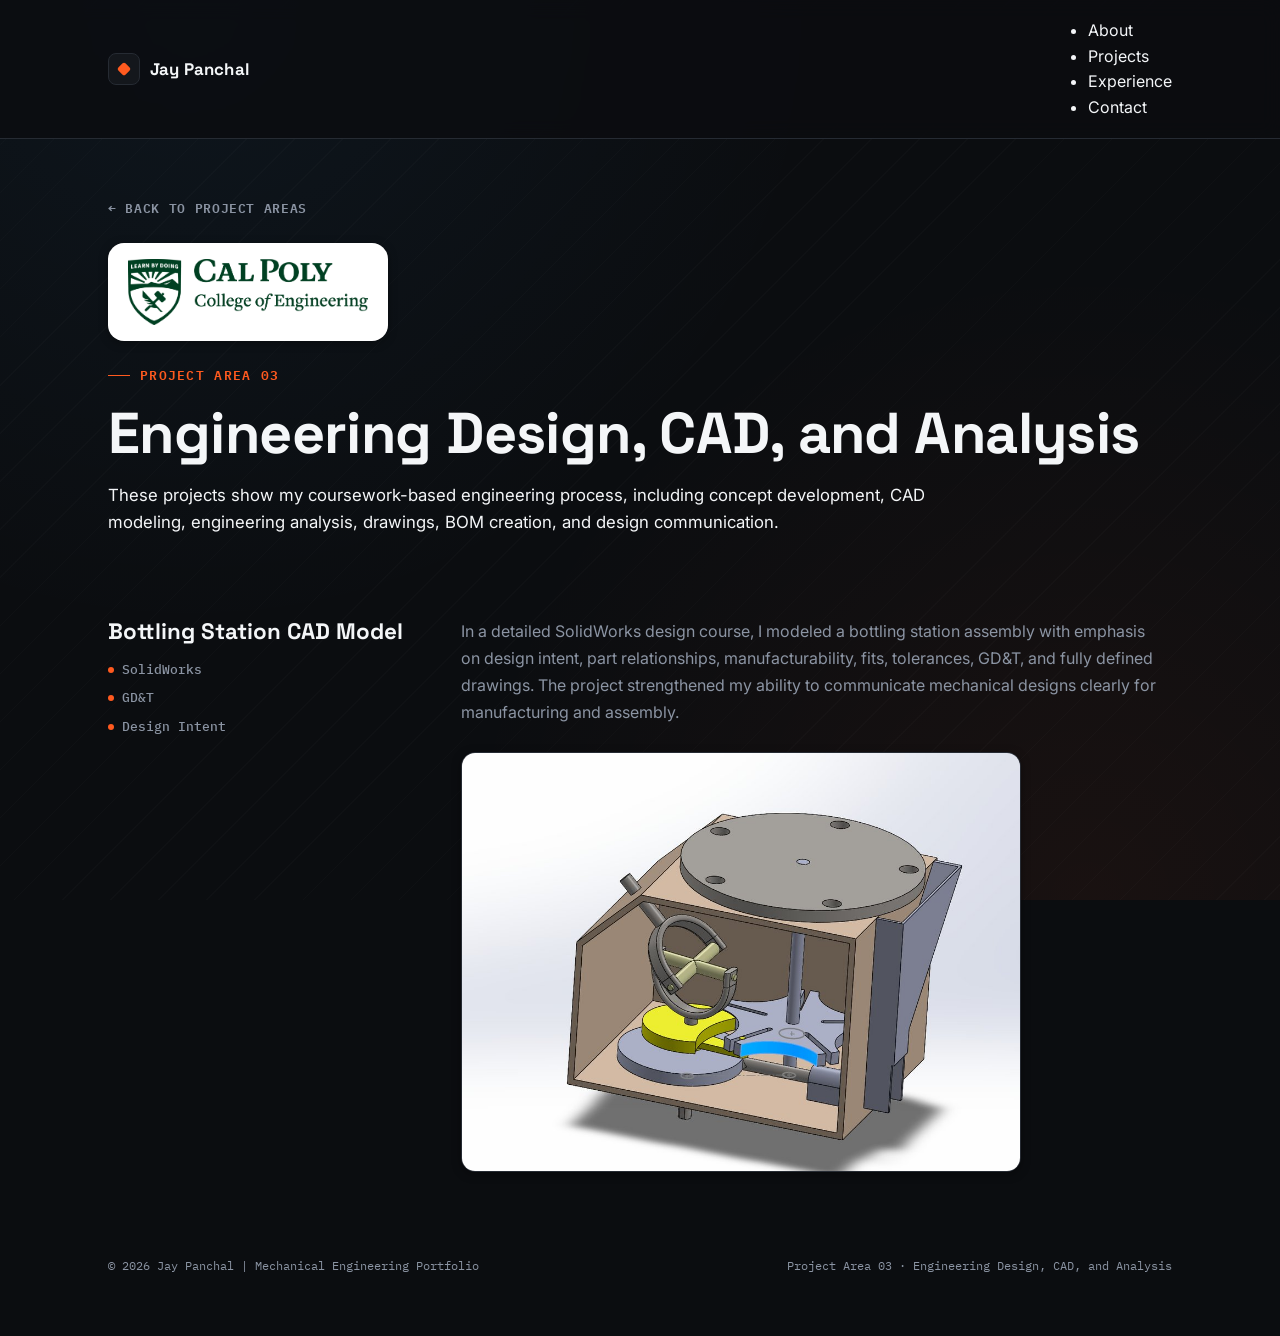
==== coursework.html @ c1d54f21 "Rename coursework (1).html to coursework.html" ====
<!DOCTYPE html>
<html lang="en">
<head>
<meta charset="UTF-8">
<meta name="viewport" content="width=device-width, initial-scale=1.0">
<title>Engineering Design, CAD, and Analysis | Jay Panchal</title>
<link rel="preconnect" href="https://fonts.googleapis.com">
<link href="https://fonts.googleapis.com/css2?family=Inter:wght@400;500;600;700&family=Space+Grotesk:wght@500;600;700&family=IBM+Plex+Mono:wght@400;500;600&display=swap" rel="stylesheet">
<style>
:root{
  --bg: #0B0D10;
  --bg-grid: #14181F;
  --panel: #14171C;
  --panel-hover: #191D24;
  --text: #F4F6F8;
  --text-soft: #8B94A3;
  --border: #262B33;
  --accent: #FF5A1F;
  --accent-2: #3DA9FC;
  --accent-bg: rgba(255,90,31,0.12);
  --accent-glow: rgba(255,90,31,0.25);
  --radius-lg: 20px;
  --radius-md: 14px;
  --radius-sm: 10px;
  --shadow: 0 2px 10px rgba(0,0,0,0.35);
  --shadow-hover: 0 16px 36px -10px rgba(0,0,0,0.55), 0 0 0 1px var(--accent-glow);
  --font: 'Inter', -apple-system, BlinkMacSystemFont, sans-serif;
  --display: 'Space Grotesk', var(--font);
  --mono: 'IBM Plex Mono', monospace;
}

*{ box-sizing:border-box; margin:0; padding:0; }
html{ scroll-behavior:smooth; }
body{
  background:
    repeating-linear-gradient(135deg, rgba(255,255,255,0.015) 0px, rgba(255,255,255,0.015) 1px, transparent 1px, transparent 34px),
    radial-gradient(circle at 15% 0%, rgba(61,169,252,0.06), transparent 45%),
    radial-gradient(circle at 85% 100%, rgba(255,90,31,0.06), transparent 45%),
    var(--bg);
  background-attachment: fixed;
  color: var(--text);
  font-family: var(--font);
  line-height:1.6;
  -webkit-font-smoothing:antialiased;
}
@media (prefers-reduced-motion: reduce){
  *{ animation-duration:0.001ms !important; transition-duration:0.001ms !important; scroll-behavior:auto !important; }
}
a{ color:inherit; text-decoration:none; }
:focus-visible{ outline:2px solid var(--accent); outline-offset:3px; }
.wrap{ max-width:1120px; margin:0 auto; padding:0 28px; }

/* NAV */
header{ position:sticky; top:0; z-index:50; background:rgba(11,13,16,0.82); backdrop-filter:blur(10px); border-bottom:1px solid var(--border); }
.nav{ display:flex; align-items:center; justify-content:space-between; padding:18px 28px; max-width:1120px; margin:0 auto; }
.logo{ display:flex; align-items:center; gap:10px; font-family:var(--display); font-weight:700; font-size:1.05rem; letter-spacing:0.01em; }
.logo .mark{ width:32px; height:32px; border-radius:8px; background:var(--panel); border:1px solid var(--border); display:flex; align-items:center; justify-content:center; position:relative; }
.logo .mark::before{ content:""; width:10px; height:10px; border-radius:2px; background:var(--accent); transform:rotate(45deg); }
nav ul{ list-style:none; display:flex; gap:30px; }
nav ul li a{ font-family:var(--mono); font-size:0.78rem; font-weight:500; text-transform:uppercase; letter-spacing:0.07em; color:var(--text-soft); transition:color .15s; border-bottom:2px solid transparent; padding-bottom:3px; }
nav ul li a:hover{ color:var(--text); border-color:var(--accent); }
.nav-links{ display:flex; align-items:center; }
.menu-btn{ display:none; background:none; color:var(--text); border:1px solid var(--border); border-radius:8px; padding:6px 12px; font-family:var(--mono); font-size:0.78rem; }
@media (max-width:720px){
  .nav-links ul{ display:none; }
  .nav-links.open ul{ display:flex; flex-direction:column; gap:14px; position:absolute; top:64px; right:0; left:0; background:var(--panel); border-bottom:1px solid var(--border); padding:20px 28px; }
  .menu-btn{ display:block; }
}

/* BUTTONS */
.btn{ font-family:var(--mono); font-weight:600; font-size:0.85rem; text-transform:uppercase; letter-spacing:0.04em; padding:13px 26px; border-radius:999px; display:inline-flex; align-items:center; gap:8px; transition:transform .15s ease, box-shadow .15s ease; }
.btn-primary{ background:var(--accent); color:#0B0D10; }
.btn-primary:hover{ transform:translateY(-2px); box-shadow:0 12px 28px -8px var(--accent-glow); }
.btn-secondary{ border:1.5px solid var(--border); background:var(--panel); color:var(--text); }
.btn-secondary:hover{ transform:translateY(-2px); box-shadow:var(--shadow-hover); border-color:var(--accent); }

/* HERO */
.hero{ padding:90px 0 60px; }
.hero-grid{ display:grid; grid-template-columns:1.1fr 0.9fr; gap:50px; align-items:center; }
@media (max-width:860px){ .hero-grid{ grid-template-columns:1fr; } }
.eyebrow{ font-family:var(--mono); font-size:0.8rem; font-weight:600; color:var(--accent); text-transform:uppercase; letter-spacing:0.1em; margin-bottom:16px; display:flex; align-items:center; gap:10px; }
.eyebrow::before{ content:""; width:22px; height:1px; background:var(--accent); }
h1{ font-family:var(--display); font-size:clamp(2.4rem,5vw,3.6rem); font-weight:700; line-height:1.08; letter-spacing:-0.01em; margin-bottom:20px; }
.hero p.lede{ color:var(--text-soft); font-size:1.1rem; max-width:48ch; margin-bottom:32px; }
.cta-row{ display:flex; gap:14px; flex-wrap:wrap; margin-bottom:44px; }
.stat-row{ display:flex; gap:0; border-top:1px solid var(--border); }
.stat{ flex:1; padding:14px 20px 0 0; border-left:1px solid var(--border); padding-left:20px; }
.stat:first-child{ border-left:none; padding-left:0; }
.stat .num{ font-family:var(--display); font-size:1.7rem; font-weight:700; color:var(--accent); }
.stat .label{ font-family:var(--mono); font-size:0.72rem; color:var(--text-soft); text-transform:uppercase; letter-spacing:0.05em; margin-top:4px; }
.hero-art{ display:flex; justify-content:center; }
.hero-art .blob{
  width:100%; max-width:380px; aspect-ratio:1; border-radius:24px; background:var(--panel); border:1px solid var(--border);
  display:flex; align-items:center; justify-content:center; box-shadow: var(--shadow), inset 0 0 60px rgba(255,90,31,0.04);
}
.hero-art svg{ width:65%; height:65%; }

/* SECTIONS */
section{ padding:80px 0; border-top:1px solid var(--border); }
.sec-head{ display:flex; align-items:baseline; justify-content:space-between; gap:20px; margin-bottom:44px; flex-wrap:wrap; }
.sec-head h2{ font-family:var(--display); font-size:clamp(1.7rem,3vw,2.2rem); font-weight:700; }
.sec-tag{ font-family:var(--mono); font-size:0.8rem; font-weight:600; color:var(--accent); text-transform:uppercase; letter-spacing:0.1em; }

/* ABOUT */
.about-grid{ display:grid; grid-template-columns:1fr 1fr; gap:56px; }
@media (max-width:860px){ .about-grid{ grid-template-columns:1fr; } }
.about-grid p{ color:var(--text-soft); margin-bottom:16px; max-width:56ch; }
.about-grid p strong{ color:var(--text); font-weight:700; }
.pill-list{ display:flex; flex-wrap:wrap; gap:10px; margin-top:8px; }
.pill{ background:var(--accent-bg); color:var(--accent); font-family:var(--mono); font-weight:600; font-size:0.78rem; text-transform:uppercase; letter-spacing:0.03em; padding:8px 16px; border-radius:999px; border:1px solid rgba(255,90,31,0.25); }

/* PROJECT AREA CARDS */
.area-grid{ display:grid; grid-template-columns:repeat(3,1fr); gap:26px; }
@media (max-width:900px){ .area-grid{ grid-template-columns:1fr; } }
.area-card{
  background:var(--panel); border:1px solid var(--border); border-radius:var(--radius-lg); box-shadow:var(--shadow); overflow:hidden;
  display:flex; flex-direction:column; transition:transform .2s ease, box-shadow .2s ease, border-color .2s ease;
}
.area-card:hover{ transform:translateY(-6px); box-shadow:var(--shadow-hover); border-color:rgba(255,90,31,0.4); }
.area-card .art{ aspect-ratio:4/3; background:var(--bg-grid); display:flex; align-items:center; justify-content:center; overflow:hidden; border-bottom:1px solid var(--border); position:relative; }
.area-card .art::before{
  content:""; position:absolute; inset:0;
  background-image: linear-gradient(rgba(255,255,255,0.04) 1px, transparent 1px), linear-gradient(90deg, rgba(255,255,255,0.04) 1px, transparent 1px);
  background-size: 20px 20px;
}
.area-card .art img{ width:100%; height:100%; object-fit:cover; position:relative; z-index:1; }
.area-card .art svg{ width:45%; height:45%; position:relative; z-index:1; }
.area-card .body{ padding:26px 24px; display:flex; flex-direction:column; gap:12px; flex:1; }
.area-card .body h3{ font-family:var(--display); font-size:1.3rem; font-weight:700; }
.area-card .body p{ color:var(--text-soft); font-size:0.95rem; }
.area-card .tags{ display:flex; flex-wrap:wrap; gap:8px; margin-top:auto; padding-top:6px; }
.area-card .tag{ background:var(--accent-bg); color:var(--accent); font-family:var(--mono); font-weight:600; font-size:0.72rem; text-transform:uppercase; letter-spacing:0.03em; padding:5px 13px; border-radius:999px; border:1px solid rgba(255,90,31,0.25); }
.area-open{
  font-family:var(--mono); font-weight:600; font-size:0.8rem; text-transform:uppercase; letter-spacing:0.05em;
  border:1.5px solid var(--border); border-radius:999px;
  margin:0 24px 24px; padding:10px 18px; text-align:center; transition:background .15s, color .15s, border-color .15s;
}
.area-card:hover .area-open{ background:var(--accent); color:#0B0D10; border-color:var(--accent); }

/* EXPERIENCE */
.timeline{ display:flex; flex-direction:column; gap:0; }
.tl-item{ display:grid; grid-template-columns:28px 1fr; gap:20px; padding-bottom:36px; position:relative; }
.tl-item:last-child{ padding-bottom:0; }
.tl-item::before{ content:""; position:absolute; left:9px; top:22px; bottom:0; width:2px; background:var(--border); }
.tl-item:last-child::before{ display:none; }
.tl-dot{ width:20px; height:20px; border-radius:50%; background:var(--panel); border:2px solid var(--accent); margin-top:2px; box-shadow:0 0 0 4px var(--accent-bg); }
.tl-head{ display:flex; justify-content:space-between; gap:12px; flex-wrap:wrap; margin-bottom:4px; }
.tl-head h3{ font-family:var(--display); font-size:1.1rem; font-weight:700; }
.tl-head .when{ font-family:var(--mono); font-size:0.78rem; color:var(--text-soft); white-space:nowrap; }
.tl-item .org{ font-family:var(--mono); font-size:0.82rem; color:var(--accent); font-weight:600; display:block; margin-bottom:8px; text-transform:uppercase; letter-spacing:0.03em; }
.tl-item p{ color:var(--text-soft); max-width:64ch; font-size:0.95rem; }

/* CONTACT */
.contact-card{ background:var(--panel); border:1px solid var(--border); border-radius:var(--radius-lg); box-shadow:var(--shadow); padding:36px; }
.contact-grid{ display:grid; grid-template-columns:repeat(4,1fr); gap:28px; }
@media (max-width:720px){ .contact-grid{ grid-template-columns:repeat(2,1fr); } }
.contact-cell .k{ font-family:var(--mono); font-size:0.72rem; font-weight:600; color:var(--text-soft); text-transform:uppercase; letter-spacing:0.06em; margin-bottom:6px; }
.contact-cell .v{ font-size:1rem; font-weight:600; }
.contact-cell .v a:hover{ color:var(--accent); }

footer{ padding:32px 0 60px; }
.foot-row{ display:flex; justify-content:space-between; font-family:var(--mono); font-size:0.78rem; color:var(--text-soft); flex-wrap:wrap; gap:8px; }

/* DETAIL PAGES */
.detail-hero{ padding:56px 0 30px; }
.back-link{ font-family:var(--mono); font-weight:600; font-size:0.82rem; text-transform:uppercase; letter-spacing:0.05em; color:var(--text-soft); display:inline-flex; align-items:center; gap:8px; margin-bottom:24px; }
.back-link:hover{ color:var(--accent); }
.detail-hero h1{ font-size:clamp(2.4rem,6vw,3.6rem); margin-bottom:18px; }
.detail-hero p.lede{ max-width:75ch; font-size:1.05rem; }

.subproject{ padding:52px 0; border-top:1px solid var(--border); }
.subproject-grid{ display:grid; grid-template-columns:1fr 2.3fr; gap:44px; align-items:start; }
@media (max-width:860px){ .subproject-grid{ grid-template-columns:1fr; gap:20px; } }
.subproject-label h2{ font-family:var(--display); font-size:1.4rem; font-weight:700; margin-bottom:14px; line-height:1.25; }
.subproject-label .tools{ display:flex; flex-direction:column; gap:8px; }
.subproject-label .tools span{ font-family:var(--mono); font-size:0.8rem; color:var(--text-soft); font-weight:500; padding-left:14px; position:relative; }
.subproject-label .tools span::before{ content:""; position:absolute; left:0; top:7px; width:6px; height:6px; background:var(--accent); border-radius:50%; }
.subproject-content p{ color:var(--text-soft); font-size:1rem; line-height:1.7; margin-bottom:26px; max-width:70ch; }
.media-pair{ display:grid; grid-template-columns:1fr 1fr; gap:18px; }
.media-pair.single{ grid-template-columns:1fr; max-width:560px; }
@media (max-width:600px){ .media-pair{ grid-template-columns:1fr; } }
.media-pair figure{
  border:1px solid var(--border); border-radius:var(--radius-md); overflow:hidden; aspect-ratio:4/3;
  background:var(--panel); box-shadow:var(--shadow); transition:transform .2s ease, box-shadow .2s ease, border-color .2s ease;
}
.media-pair figure:hover{ transform:translateY(-4px); box-shadow:var(--shadow-hover); border-color:rgba(255,90,31,0.4); }
.media-pair img, .media-pair video{ width:100%; height:100%; object-fit:cover; display:block; }
.placeholder-fig{ display:flex; align-items:center; justify-content:center; background:var(--bg-grid); color:var(--text-soft); font-family:var(--mono); font-size:0.8rem; font-weight:600; text-transform:uppercase; letter-spacing:0.05em; }

</style>
</head>
<body>

<header>
  <div class="nav">
    <a href="../index.html#top" class="logo"><span class="mark"></span> Jay Panchal</a>
    <div class="nav-links" id="navLinks">
      <ul>
        <li><a href="../index.html#about">About</a></li>
        <li><a href="../index.html#projects">Projects</a></li>
        <li><a href="../index.html#experience">Experience</a></li>
        <li><a href="../index.html#contact">Contact</a></li>
      </ul>
    </div>
    <button class="menu-btn" id="menuBtn" aria-label="Toggle menu" aria-expanded="false">MENU</button>
  </div>
</header>

<main>

  <section class="detail-hero" style="border-top:none;">
    <div class="wrap">
      <a href="../index.html#projects" class="back-link">← Back to Project Areas</a>
      <div style="max-width:280px; background:#fff; border-radius:16px; padding:16px 20px; margin-bottom:24px; box-shadow:var(--shadow);">
        <img src="[data-uri]" alt="Cal Poly College of Engineering logo" style="width:100%; height:auto; display:block;">
      </div>
      <div class="eyebrow">Project Area 03</div>
      <h1>Engineering Design, CAD, and Analysis</h1>
      <p class="lede">These projects show my coursework-based engineering process, including concept development, CAD modeling, engineering analysis, drawings, BOM creation, and design communication.</p>
    </div>
  </section>

  <section class="subproject" style="border-top:none;">
    <div class="wrap">
      <div class="subproject-grid">
        <div class="subproject-label">
          <h2>Bottling Station CAD Model</h2>
          <div class="tools">
            <span>SolidWorks</span>
            <span>GD&T</span>
            <span>Design Intent</span>
          </div>
        </div>
        <div class="subproject-content">
          <p>In a detailed SolidWorks design course, I modeled a bottling station assembly with emphasis on design intent, part relationships, manufacturability, fits, tolerances, GD&T, and fully defined drawings. The project strengthened my ability to communicate mechanical designs clearly for manufacturing and assembly.</p>
          <div class="media-pair single">
            <figure><img src="[data-uri]" alt="Bottling station CAD assembly in SolidWorks"></figure>
          </div>
        </div>
      </div>
    </div>
  </section>

</main>

<footer>
  <div class="wrap foot-row">
    <span>© 2026 Jay Panchal | Mechanical Engineering Portfolio</span>
    <span>Project Area 03 · Engineering Design, CAD, and Analysis</span>
  </div>
</footer>

<script>
  const menuBtn = document.getElementById('menuBtn');
  const navLinks = document.getElementById('navLinks');
  menuBtn.addEventListener('click', () => {
    const open = navLinks.classList.toggle('open');
    menuBtn.setAttribute('aria-expanded', open);
  });
</script>

</body>
</html>
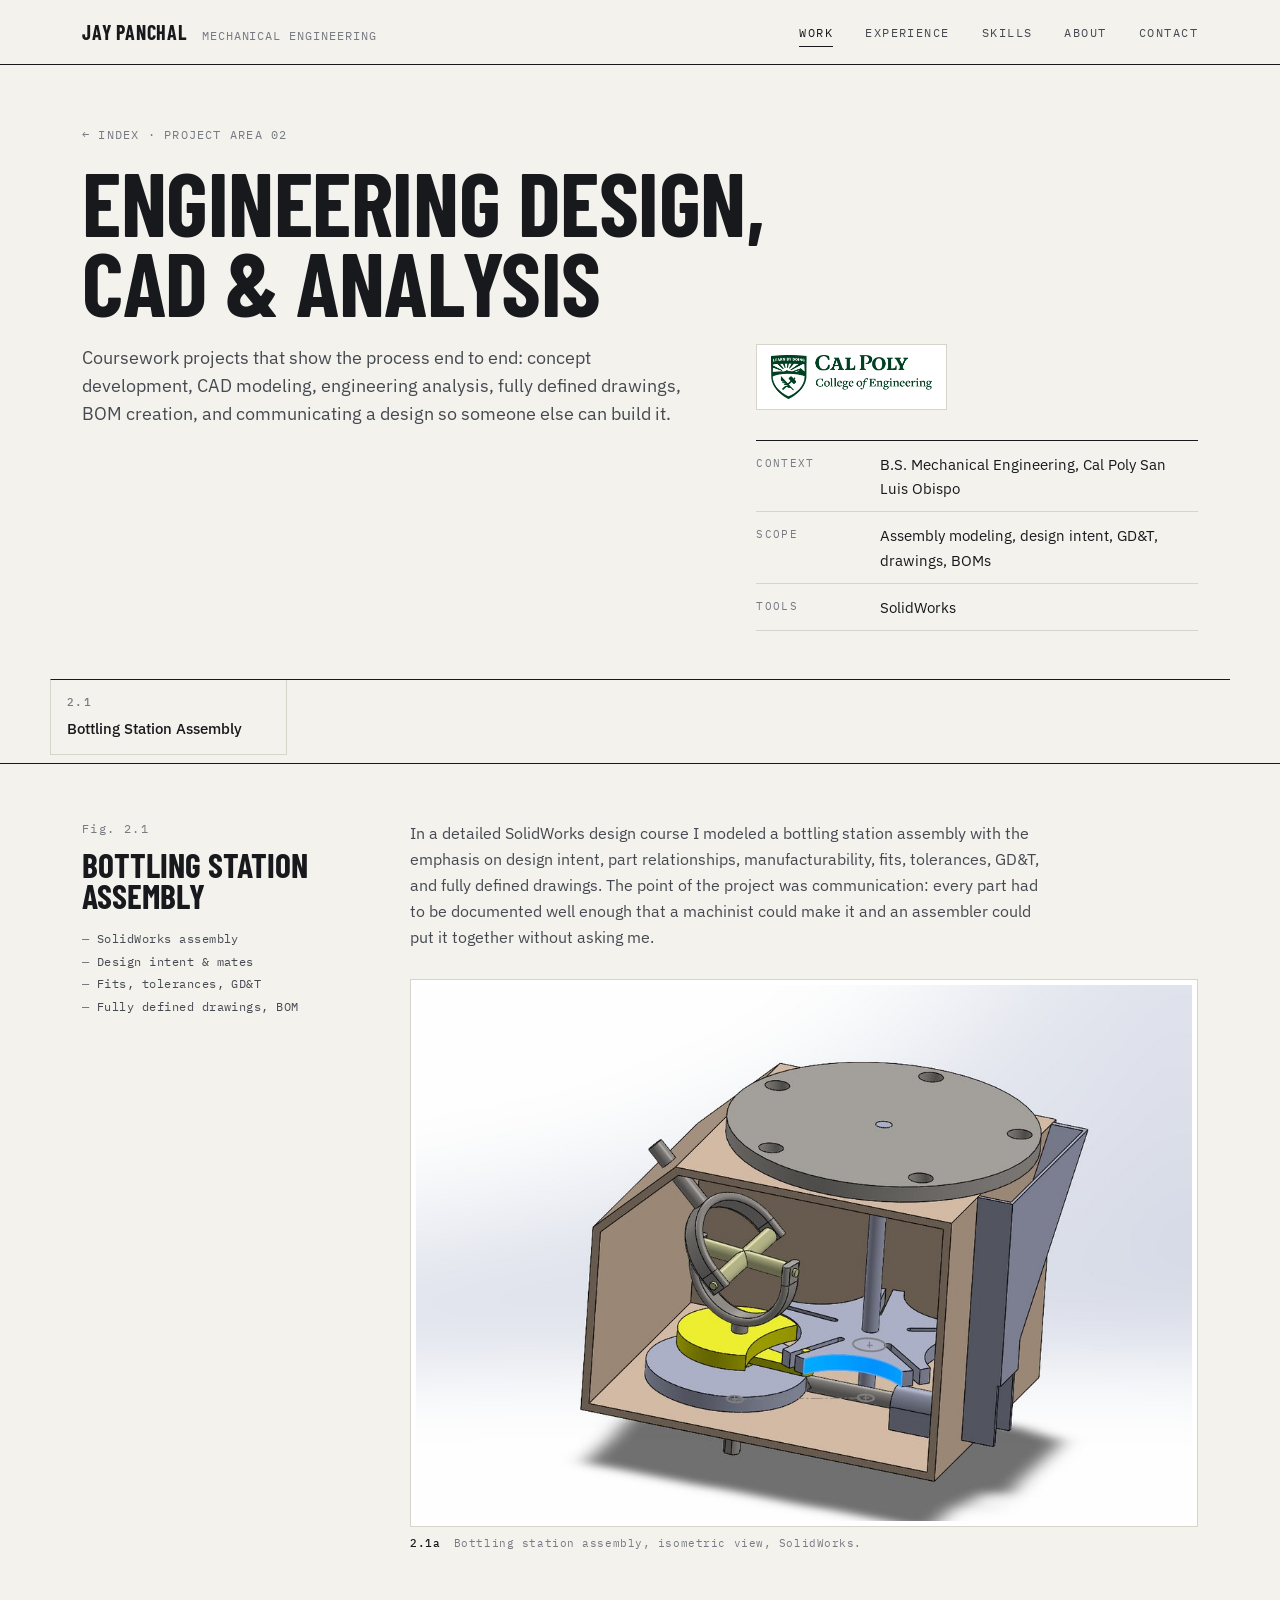
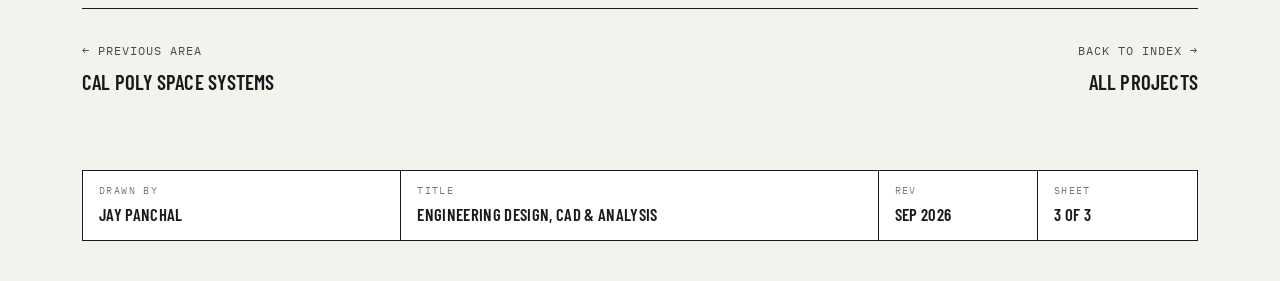
==== commit 1e4119cd: "Redesign portfolio: light drafting-sheet layout, shared stylesheet, external images Replace the dark" ====
--- a/coursework.html
+++ b/coursework.html
@@ -3,261 +3,108 @@
 <head>
 <meta charset="UTF-8">
 <meta name="viewport" content="width=device-width, initial-scale=1.0">
-<title>Engineering Design, CAD, and Analysis | Jay Panchal</title>
+<link rel="icon" href="data:image/svg+xml,%3Csvg xmlns='http://www.w3.org/2000/svg' viewBox='0 0 32 32'%3E%3Ccircle cx='16' cy='16' r='11' fill='none' stroke='%231F3F8F' stroke-width='2.5'/%3E%3Cpath d='M16 2v28M2 16h28' stroke='%231F3F8F' stroke-width='2.5'/%3E%3Cpath d='M16 5A11 11 0 0 1 27 16H16z' fill='%231F3F8F'/%3E%3Cpath d='M16 27A11 11 0 0 1 5 16h11z' fill='%231F3F8F'/%3E%3C/svg%3E">
 <link rel="preconnect" href="https://fonts.googleapis.com">
-<link href="https://fonts.googleapis.com/css2?family=Inter:wght@400;500;600;700&family=Space+Grotesk:wght@500;600;700&family=IBM+Plex+Mono:wght@400;500;600&display=swap" rel="stylesheet">
-<style>
-:root{
-  --bg: #0B0D10;
-  --bg-grid: #14181F;
-  --panel: #14171C;
-  --panel-hover: #191D24;
-  --text: #F4F6F8;
-  --text-soft: #8B94A3;
-  --border: #262B33;
-  --accent: #FF5A1F;
-  --accent-2: #3DA9FC;
-  --accent-bg: rgba(255,90,31,0.12);
-  --accent-glow: rgba(255,90,31,0.25);
-  --radius-lg: 20px;
-  --radius-md: 14px;
-  --radius-sm: 10px;
-  --shadow: 0 2px 10px rgba(0,0,0,0.35);
-  --shadow-hover: 0 16px 36px -10px rgba(0,0,0,0.55), 0 0 0 1px var(--accent-glow);
-  --font: 'Inter', -apple-system, BlinkMacSystemFont, sans-serif;
-  --display: 'Space Grotesk', var(--font);
-  --mono: 'IBM Plex Mono', monospace;
-}
-
-*{ box-sizing:border-box; margin:0; padding:0; }
-html{ scroll-behavior:smooth; }
-body{
-  background:
-    repeating-linear-gradient(135deg, rgba(255,255,255,0.015) 0px, rgba(255,255,255,0.015) 1px, transparent 1px, transparent 34px),
-    radial-gradient(circle at 15% 0%, rgba(61,169,252,0.06), transparent 45%),
-    radial-gradient(circle at 85% 100%, rgba(255,90,31,0.06), transparent 45%),
-    var(--bg);
-  background-attachment: fixed;
-  color: var(--text);
-  font-family: var(--font);
-  line-height:1.6;
-  -webkit-font-smoothing:antialiased;
-}
-@media (prefers-reduced-motion: reduce){
-  *{ animation-duration:0.001ms !important; transition-duration:0.001ms !important; scroll-behavior:auto !important; }
-}
-a{ color:inherit; text-decoration:none; }
-:focus-visible{ outline:2px solid var(--accent); outline-offset:3px; }
-.wrap{ max-width:1120px; margin:0 auto; padding:0 28px; }
-
-/* NAV */
-header{ position:sticky; top:0; z-index:50; background:rgba(11,13,16,0.82); backdrop-filter:blur(10px); border-bottom:1px solid var(--border); }
-.nav{ display:flex; align-items:center; justify-content:space-between; padding:18px 28px; max-width:1120px; margin:0 auto; }
-.logo{ display:flex; align-items:center; gap:10px; font-family:var(--display); font-weight:700; font-size:1.05rem; letter-spacing:0.01em; }
-.logo .mark{ width:32px; height:32px; border-radius:8px; background:var(--panel); border:1px solid var(--border); display:flex; align-items:center; justify-content:center; position:relative; }
-.logo .mark::before{ content:""; width:10px; height:10px; border-radius:2px; background:var(--accent); transform:rotate(45deg); }
-nav ul{ list-style:none; display:flex; gap:30px; }
-nav ul li a{ font-family:var(--mono); font-size:0.78rem; font-weight:500; text-transform:uppercase; letter-spacing:0.07em; color:var(--text-soft); transition:color .15s; border-bottom:2px solid transparent; padding-bottom:3px; }
-nav ul li a:hover{ color:var(--text); border-color:var(--accent); }
-.nav-links{ display:flex; align-items:center; }
-.menu-btn{ display:none; background:none; color:var(--text); border:1px solid var(--border); border-radius:8px; padding:6px 12px; font-family:var(--mono); font-size:0.78rem; }
-@media (max-width:720px){
-  .nav-links ul{ display:none; }
-  .nav-links.open ul{ display:flex; flex-direction:column; gap:14px; position:absolute; top:64px; right:0; left:0; background:var(--panel); border-bottom:1px solid var(--border); padding:20px 28px; }
-  .menu-btn{ display:block; }
-}
-
-/* BUTTONS */
-.btn{ font-family:var(--mono); font-weight:600; font-size:0.85rem; text-transform:uppercase; letter-spacing:0.04em; padding:13px 26px; border-radius:999px; display:inline-flex; align-items:center; gap:8px; transition:transform .15s ease, box-shadow .15s ease; }
-.btn-primary{ background:var(--accent); color:#0B0D10; }
-.btn-primary:hover{ transform:translateY(-2px); box-shadow:0 12px 28px -8px var(--accent-glow); }
-.btn-secondary{ border:1.5px solid var(--border); background:var(--panel); color:var(--text); }
-.btn-secondary:hover{ transform:translateY(-2px); box-shadow:var(--shadow-hover); border-color:var(--accent); }
-
-/* HERO */
-.hero{ padding:90px 0 60px; }
-.hero-grid{ display:grid; grid-template-columns:1.1fr 0.9fr; gap:50px; align-items:center; }
-@media (max-width:860px){ .hero-grid{ grid-template-columns:1fr; } }
-.eyebrow{ font-family:var(--mono); font-size:0.8rem; font-weight:600; color:var(--accent); text-transform:uppercase; letter-spacing:0.1em; margin-bottom:16px; display:flex; align-items:center; gap:10px; }
-.eyebrow::before{ content:""; width:22px; height:1px; background:var(--accent); }
-h1{ font-family:var(--display); font-size:clamp(2.4rem,5vw,3.6rem); font-weight:700; line-height:1.08; letter-spacing:-0.01em; margin-bottom:20px; }
-.hero p.lede{ color:var(--text-soft); font-size:1.1rem; max-width:48ch; margin-bottom:32px; }
-.cta-row{ display:flex; gap:14px; flex-wrap:wrap; margin-bottom:44px; }
-.stat-row{ display:flex; gap:0; border-top:1px solid var(--border); }
-.stat{ flex:1; padding:14px 20px 0 0; border-left:1px solid var(--border); padding-left:20px; }
-.stat:first-child{ border-left:none; padding-left:0; }
-.stat .num{ font-family:var(--display); font-size:1.7rem; font-weight:700; color:var(--accent); }
-.stat .label{ font-family:var(--mono); font-size:0.72rem; color:var(--text-soft); text-transform:uppercase; letter-spacing:0.05em; margin-top:4px; }
-.hero-art{ display:flex; justify-content:center; }
-.hero-art .blob{
-  width:100%; max-width:380px; aspect-ratio:1; border-radius:24px; background:var(--panel); border:1px solid var(--border);
-  display:flex; align-items:center; justify-content:center; box-shadow: var(--shadow), inset 0 0 60px rgba(255,90,31,0.04);
-}
-.hero-art svg{ width:65%; height:65%; }
-
-/* SECTIONS */
-section{ padding:80px 0; border-top:1px solid var(--border); }
-.sec-head{ display:flex; align-items:baseline; justify-content:space-between; gap:20px; margin-bottom:44px; flex-wrap:wrap; }
-.sec-head h2{ font-family:var(--display); font-size:clamp(1.7rem,3vw,2.2rem); font-weight:700; }
-.sec-tag{ font-family:var(--mono); font-size:0.8rem; font-weight:600; color:var(--accent); text-transform:uppercase; letter-spacing:0.1em; }
-
-/* ABOUT */
-.about-grid{ display:grid; grid-template-columns:1fr 1fr; gap:56px; }
-@media (max-width:860px){ .about-grid{ grid-template-columns:1fr; } }
-.about-grid p{ color:var(--text-soft); margin-bottom:16px; max-width:56ch; }
-.about-grid p strong{ color:var(--text); font-weight:700; }
-.pill-list{ display:flex; flex-wrap:wrap; gap:10px; margin-top:8px; }
-.pill{ background:var(--accent-bg); color:var(--accent); font-family:var(--mono); font-weight:600; font-size:0.78rem; text-transform:uppercase; letter-spacing:0.03em; padding:8px 16px; border-radius:999px; border:1px solid rgba(255,90,31,0.25); }
-
-/* PROJECT AREA CARDS */
-.area-grid{ display:grid; grid-template-columns:repeat(3,1fr); gap:26px; }
-@media (max-width:900px){ .area-grid{ grid-template-columns:1fr; } }
-.area-card{
-  background:var(--panel); border:1px solid var(--border); border-radius:var(--radius-lg); box-shadow:var(--shadow); overflow:hidden;
-  display:flex; flex-direction:column; transition:transform .2s ease, box-shadow .2s ease, border-color .2s ease;
-}
-.area-card:hover{ transform:translateY(-6px); box-shadow:var(--shadow-hover); border-color:rgba(255,90,31,0.4); }
-.area-card .art{ aspect-ratio:4/3; background:var(--bg-grid); display:flex; align-items:center; justify-content:center; overflow:hidden; border-bottom:1px solid var(--border); position:relative; }
-.area-card .art::before{
-  content:""; position:absolute; inset:0;
-  background-image: linear-gradient(rgba(255,255,255,0.04) 1px, transparent 1px), linear-gradient(90deg, rgba(255,255,255,0.04) 1px, transparent 1px);
-  background-size: 20px 20px;
-}
-.area-card .art img{ width:100%; height:100%; object-fit:cover; position:relative; z-index:1; }
-.area-card .art svg{ width:45%; height:45%; position:relative; z-index:1; }
-.area-card .body{ padding:26px 24px; display:flex; flex-direction:column; gap:12px; flex:1; }
-.area-card .body h3{ font-family:var(--display); font-size:1.3rem; font-weight:700; }
-.area-card .body p{ color:var(--text-soft); font-size:0.95rem; }
-.area-card .tags{ display:flex; flex-wrap:wrap; gap:8px; margin-top:auto; padding-top:6px; }
-.area-card .tag{ background:var(--accent-bg); color:var(--accent); font-family:var(--mono); font-weight:600; font-size:0.72rem; text-transform:uppercase; letter-spacing:0.03em; padding:5px 13px; border-radius:999px; border:1px solid rgba(255,90,31,0.25); }
-.area-open{
-  font-family:var(--mono); font-weight:600; font-size:0.8rem; text-transform:uppercase; letter-spacing:0.05em;
-  border:1.5px solid var(--border); border-radius:999px;
-  margin:0 24px 24px; padding:10px 18px; text-align:center; transition:background .15s, color .15s, border-color .15s;
-}
-.area-card:hover .area-open{ background:var(--accent); color:#0B0D10; border-color:var(--accent); }
-
-/* EXPERIENCE */
-.timeline{ display:flex; flex-direction:column; gap:0; }
-.tl-item{ display:grid; grid-template-columns:28px 1fr; gap:20px; padding-bottom:36px; position:relative; }
-.tl-item:last-child{ padding-bottom:0; }
-.tl-item::before{ content:""; position:absolute; left:9px; top:22px; bottom:0; width:2px; background:var(--border); }
-.tl-item:last-child::before{ display:none; }
-.tl-dot{ width:20px; height:20px; border-radius:50%; background:var(--panel); border:2px solid var(--accent); margin-top:2px; box-shadow:0 0 0 4px var(--accent-bg); }
-.tl-head{ display:flex; justify-content:space-between; gap:12px; flex-wrap:wrap; margin-bottom:4px; }
-.tl-head h3{ font-family:var(--display); font-size:1.1rem; font-weight:700; }
-.tl-head .when{ font-family:var(--mono); font-size:0.78rem; color:var(--text-soft); white-space:nowrap; }
-.tl-item .org{ font-family:var(--mono); font-size:0.82rem; color:var(--accent); font-weight:600; display:block; margin-bottom:8px; text-transform:uppercase; letter-spacing:0.03em; }
-.tl-item p{ color:var(--text-soft); max-width:64ch; font-size:0.95rem; }
-
-/* CONTACT */
-.contact-card{ background:var(--panel); border:1px solid var(--border); border-radius:var(--radius-lg); box-shadow:var(--shadow); padding:36px; }
-.contact-grid{ display:grid; grid-template-columns:repeat(4,1fr); gap:28px; }
-@media (max-width:720px){ .contact-grid{ grid-template-columns:repeat(2,1fr); } }
-.contact-cell .k{ font-family:var(--mono); font-size:0.72rem; font-weight:600; color:var(--text-soft); text-transform:uppercase; letter-spacing:0.06em; margin-bottom:6px; }
-.contact-cell .v{ font-size:1rem; font-weight:600; }
-.contact-cell .v a:hover{ color:var(--accent); }
-
-footer{ padding:32px 0 60px; }
-.foot-row{ display:flex; justify-content:space-between; font-family:var(--mono); font-size:0.78rem; color:var(--text-soft); flex-wrap:wrap; gap:8px; }
-
-/* DETAIL PAGES */
-.detail-hero{ padding:56px 0 30px; }
-.back-link{ font-family:var(--mono); font-weight:600; font-size:0.82rem; text-transform:uppercase; letter-spacing:0.05em; color:var(--text-soft); display:inline-flex; align-items:center; gap:8px; margin-bottom:24px; }
-.back-link:hover{ color:var(--accent); }
-.detail-hero h1{ font-size:clamp(2.4rem,6vw,3.6rem); margin-bottom:18px; }
-.detail-hero p.lede{ max-width:75ch; font-size:1.05rem; }
-
-.subproject{ padding:52px 0; border-top:1px solid var(--border); }
-.subproject-grid{ display:grid; grid-template-columns:1fr 2.3fr; gap:44px; align-items:start; }
-@media (max-width:860px){ .subproject-grid{ grid-template-columns:1fr; gap:20px; } }
-.subproject-label h2{ font-family:var(--display); font-size:1.4rem; font-weight:700; margin-bottom:14px; line-height:1.25; }
-.subproject-label .tools{ display:flex; flex-direction:column; gap:8px; }
-.subproject-label .tools span{ font-family:var(--mono); font-size:0.8rem; color:var(--text-soft); font-weight:500; padding-left:14px; position:relative; }
-.subproject-label .tools span::before{ content:""; position:absolute; left:0; top:7px; width:6px; height:6px; background:var(--accent); border-radius:50%; }
-.subproject-content p{ color:var(--text-soft); font-size:1rem; line-height:1.7; margin-bottom:26px; max-width:70ch; }
-.media-pair{ display:grid; grid-template-columns:1fr 1fr; gap:18px; }
-.media-pair.single{ grid-template-columns:1fr; max-width:560px; }
-@media (max-width:600px){ .media-pair{ grid-template-columns:1fr; } }
-.media-pair figure{
-  border:1px solid var(--border); border-radius:var(--radius-md); overflow:hidden; aspect-ratio:4/3;
-  background:var(--panel); box-shadow:var(--shadow); transition:transform .2s ease, box-shadow .2s ease, border-color .2s ease;
-}
-.media-pair figure:hover{ transform:translateY(-4px); box-shadow:var(--shadow-hover); border-color:rgba(255,90,31,0.4); }
-.media-pair img, .media-pair video{ width:100%; height:100%; object-fit:cover; display:block; }
-.placeholder-fig{ display:flex; align-items:center; justify-content:center; background:var(--bg-grid); color:var(--text-soft); font-family:var(--mono); font-size:0.8rem; font-weight:600; text-transform:uppercase; letter-spacing:0.05em; }
-
-</style>
+<link rel="preconnect" href="https://fonts.gstatic.com" crossorigin>
+<link href="https://fonts.googleapis.com/css2?family=Barlow+Condensed:wght@500;600;700&family=IBM+Plex+Mono:wght@400;500&family=IBM+Plex+Sans:wght@400;500;600&display=swap" rel="stylesheet">
+<link rel="stylesheet" href="styles.css">
+<title>Engineering Design, CAD &amp; Analysis — Jay Panchal</title>
+<meta name="description" content="Coursework design projects by Jay Panchal: SolidWorks assemblies with design intent, fits and tolerances, GD&T, fully defined drawings, and BOMs.">
+<meta property="og:title" content="Engineering Design, CAD &amp; Analysis — Jay Panchal">
+<meta property="og:description" content="Coursework CAD and analysis projects: SolidWorks, GD&T, drawings, BOMs.">
+<meta property="og:image" content="images/bottling-station-cad-assembly-in-solidworks.jpg">
 </head>
 <body>
 
-<header>
-  <div class="nav">
-    <a href="../index.html#top" class="logo"><span class="mark"></span> Jay Panchal</a>
-    <div class="nav-links" id="navLinks">
+<header class="site-header">
+  <div class="wrap">
+    <a href="index.html" class="brand">
+      <span class="brand-name">Jay Panchal</span>
+      <span class="brand-role mono">Mechanical Engineering</span>
+    </a>
+    <nav class="site-nav" id="siteNav" aria-label="Primary">
       <ul>
-        <li><a href="../index.html#about">About</a></li>
-        <li><a href="../index.html#projects">Projects</a></li>
-        <li><a href="../index.html#experience">Experience</a></li>
-        <li><a href="../index.html#contact">Contact</a></li>
+        <li><a href="index.html#work" aria-current="page">Work</a></li>
+        <li><a href="index.html#experience">Experience</a></li>
+        <li><a href="index.html#skills">Skills</a></li>
+        <li><a href="index.html#about">About</a></li>
+        <li><a href="index.html#contact">Contact</a></li>
       </ul>
-    </div>
-    <button class="menu-btn" id="menuBtn" aria-label="Toggle menu" aria-expanded="false">MENU</button>
+    </nav>
+    <button class="menu-btn" id="menuBtn" aria-label="Toggle menu" aria-expanded="false" aria-controls="siteNav">Menu</button>
   </div>
 </header>
 
 <main>
 
-  <section class="detail-hero" style="border-top:none;">
+  <section class="page-hero">
     <div class="wrap">
-      <a href="../index.html#projects" class="back-link">← Back to Project Areas</a>
-      <div style="max-width:280px; background:#fff; border-radius:16px; padding:16px 20px; margin-bottom:24px; box-shadow:var(--shadow);">
-        <img src="[data-uri]" alt="Cal Poly College of Engineering logo" style="width:100%; height:auto; display:block;">
-      </div>
-      <div class="eyebrow">Project Area 03</div>
-      <h1>Engineering Design, CAD, and Analysis</h1>
-      <p class="lede">These projects show my coursework-based engineering process, including concept development, CAD modeling, engineering analysis, drawings, BOM creation, and design communication.</p>
-    </div>
-  </section>
-
-  <section class="subproject" style="border-top:none;">
-    <div class="wrap">
-      <div class="subproject-grid">
-        <div class="subproject-label">
-          <h2>Bottling Station CAD Model</h2>
-          <div class="tools">
-            <span>SolidWorks</span>
-            <span>GD&T</span>
-            <span>Design Intent</span>
-          </div>
-        </div>
-        <div class="subproject-content">
-          <p>In a detailed SolidWorks design course, I modeled a bottling station assembly with emphasis on design intent, part relationships, manufacturability, fits, tolerances, GD&T, and fully defined drawings. The project strengthened my ability to communicate mechanical designs clearly for manufacturing and assembly.</p>
-          <div class="media-pair single">
-            <figure><img src="[data-uri]" alt="Bottling station CAD assembly in SolidWorks"></figure>
-          </div>
+      <a href="index.html#work" class="back">&larr; Index &middot; Project area 02</a>
+      <h1>Engineering Design,<br>CAD &amp; Analysis</h1>
+      <div class="page-grid">
+        <p class="lede">Coursework projects that show the process end to end: concept development, CAD modeling, engineering analysis, fully defined drawings, BOM creation, and communicating a design so someone else can build it.</p>
+        <div>
+          <div class="logo-plate"><img src="images/cal-poly-college-of-engineering-logo.png" alt="Cal Poly College of Engineering" width="1250" height="343"></div>
+          <dl class="meta">
+            <div><dt>Context</dt><dd>B.S. Mechanical Engineering, Cal Poly San Luis Obispo</dd></div>
+            <div><dt>Scope</dt><dd>Assembly modeling, design intent, GD&amp;T, drawings, BOMs</dd></div>
+            <div><dt>Tools</dt><dd>SolidWorks</dd></div>
+          </dl>
         </div>
       </div>
     </div>
   </section>
 
+  <div class="wrap contents">
+    <ol>
+      <li><a href="#bottling"><span>2.1</span>Bottling Station Assembly</a></li>
+    </ol>
+  </div>
+
+  <article class="project" id="bottling">
+    <div class="wrap project-grid">
+      <div class="project-label">
+        <div class="fig">Fig. 2.1</div>
+        <h2>Bottling Station Assembly</h2>
+        <ul class="tools">
+          <li>SolidWorks assembly</li>
+          <li>Design intent &amp; mates</li>
+          <li>Fits, tolerances, GD&amp;T</li>
+          <li>Fully defined drawings, BOM</li>
+        </ul>
+      </div>
+      <div class="project-body">
+        <p>In a detailed SolidWorks design course I modeled a bottling station assembly with the emphasis on design intent, part relationships, manufacturability, fits, tolerances, GD&amp;T, and fully defined drawings. The point of the project was communication: every part had to be documented well enough that a machinist could make it and an assembler could put it together without asking me.</p>
+        <div class="figs">
+          <figure class="wide">
+            <div class="frame"><img src="images/bottling-station-cad-assembly-in-solidworks.jpg" alt="Bottling station CAD assembly in SolidWorks, isometric view" width="1100" height="761" loading="lazy" style="aspect-ratio:1100/761;"></div>
+            <figcaption><b>2.1a</b> Bottling station assembly, isometric view, SolidWorks.</figcaption>
+          </figure>
+        </div>
+      </div>
+    </div>
+  </article>
+
+  <div class="wrap">
+    <nav class="pager" aria-label="Project areas">
+      <a href="cpss.html">&larr; Previous area<span>Cal Poly Space Systems</span></a>
+      <a href="index.html#work" class="next">Back to index &rarr;<span>All projects</span></a>
+    </nav>
+  </div>
+
 </main>
 
-<footer>
-  <div class="wrap foot-row">
-    <span>© 2026 Jay Panchal | Mechanical Engineering Portfolio</span>
-    <span>Project Area 03 · Engineering Design, CAD, and Analysis</span>
+<footer class="site-footer">
+  <div class="wrap">
+    <div class="tb">
+      <div><div class="k">Drawn by</div><div class="v">Jay Panchal</div></div>
+      <div><div class="k">Title</div><div class="v">Engineering Design, CAD &amp; Analysis</div></div>
+      <div><div class="k">Rev</div><div class="v">Sep 2026</div></div>
+      <div><div class="k">Sheet</div><div class="v">3 of 3</div></div>
+    </div>
   </div>
 </footer>
 
-<script>
-  const menuBtn = document.getElementById('menuBtn');
-  const navLinks = document.getElementById('navLinks');
-  menuBtn.addEventListener('click', () => {
-    const open = navLinks.classList.toggle('open');
-    menuBtn.setAttribute('aria-expanded', open);
-  });
-</script>
-
+<script src="site.js"></script>
 </body>
 </html>
--- a/styles.css
+++ b/styles.css
@@ -0,0 +1,437 @@
+/* ------------------------------------------------------------------
+   Jay Panchal — Mechanical Engineering Portfolio
+   Shared stylesheet. Drafting-sheet aesthetic: warm paper, ink type,
+   hairline rules, one blue accent. No dark panels, no glow.
+   ------------------------------------------------------------------ */
+
+:root{
+  --paper:      #F4F2ED;
+  --surface:    #FFFFFF;
+  --ink:        #17191D;
+  --ink-2:      #454951;
+  --muted:      #767A82;
+  --rule:       #D8D4CA;
+  --rule-soft:  #E7E4DC;
+  --accent:     #1F3F8F;
+  --accent-ink: #162F6B;
+
+  --display: 'Barlow Condensed', 'Arial Narrow', 'Helvetica Neue', Arial, sans-serif;
+  --body:    'IBM Plex Sans', -apple-system, BlinkMacSystemFont, 'Segoe UI', Helvetica, Arial, sans-serif;
+  --mono:    'IBM Plex Mono', 'SFMono-Regular', Menlo, Consolas, monospace;
+
+  --wrap: 1180px;
+  --gutter: 32px;
+}
+
+*{ box-sizing:border-box; margin:0; padding:0; }
+html{ scroll-behavior:smooth; -webkit-text-size-adjust:100%; }
+body{
+  background:var(--paper);
+  color:var(--ink);
+  font-family:var(--body);
+  font-size:16px;
+  line-height:1.6;
+  -webkit-font-smoothing:antialiased;
+}
+img{ display:block; max-width:100%; height:auto; }
+a{ color:inherit; text-decoration:none; }
+ul{ list-style:none; }
+::selection{ background:var(--accent); color:#fff; }
+
+.wrap{ max-width:var(--wrap); margin:0 auto; padding:0 var(--gutter); }
+
+/* Small mono label used for eyebrows, captions, metadata */
+.mono{
+  font-family:var(--mono);
+  font-size:0.74rem;
+  letter-spacing:0.08em;
+  text-transform:uppercase;
+  color:var(--muted);
+}
+
+/* Text links: hairline underline, ink on hover */
+.link{
+  color:var(--accent);
+  text-decoration:underline;
+  text-decoration-thickness:1px;
+  text-underline-offset:0.2em;
+  text-decoration-color:rgba(31,63,143,0.4);
+  transition:color .15s, text-decoration-color .15s;
+}
+.link:hover{ color:var(--accent-ink); text-decoration-color:currentColor; }
+
+/* ---------- Header ---------- */
+.site-header{
+  position:sticky; top:0; z-index:50;
+  background:rgba(244,242,237,0.94);
+  backdrop-filter:blur(6px);
+  border-bottom:1px solid var(--ink);
+}
+.site-header .wrap{
+  display:flex; align-items:center; justify-content:space-between;
+  height:64px;
+}
+.brand{ display:flex; align-items:baseline; gap:14px; }
+.brand-name{
+  font-family:var(--display);
+  font-weight:700;
+  font-size:1.25rem;
+  letter-spacing:0.04em;
+  text-transform:uppercase;
+}
+.brand-role{ display:none; }
+@media (min-width:720px){ .brand-role{ display:inline; } }
+
+.site-nav ul{ display:flex; gap:32px; }
+.site-nav a{
+  font-family:var(--mono);
+  font-size:0.76rem;
+  letter-spacing:0.12em;
+  text-transform:uppercase;
+  color:var(--ink-2);
+  padding:6px 0;
+  border-bottom:1px solid transparent;
+  transition:color .15s, border-color .15s;
+}
+.site-nav a:hover, .site-nav a[aria-current="page"]{ color:var(--ink); border-bottom-color:var(--ink); }
+
+.menu-btn{
+  display:none;
+  background:none; border:1px solid var(--ink); border-radius:0;
+  font-family:var(--mono); font-size:0.72rem; letter-spacing:0.12em; text-transform:uppercase;
+  padding:8px 12px; color:var(--ink); cursor:pointer;
+}
+@media (max-width:760px){
+  .menu-btn{ display:inline-block; }
+  .site-nav{
+    display:none;
+    position:absolute; left:0; right:0; top:64px;
+    background:var(--paper);
+    border-bottom:1px solid var(--ink);
+  }
+  .site-nav.open{ display:block; }
+  .site-nav ul{ flex-direction:column; gap:0; padding:8px var(--gutter) 16px; }
+  .site-nav a{ display:block; padding:12px 0; border-bottom:1px solid var(--rule-soft); font-size:0.86rem; }
+}
+
+/* ---------- Hero (index) ---------- */
+.hero{ padding:72px 0 56px; }
+.hero-grid{
+  display:grid;
+  grid-template-columns:minmax(0,7fr) minmax(0,5fr);
+  gap:64px;
+  align-items:end;
+}
+.hero h1{
+  font-family:var(--display);
+  font-weight:700;
+  font-size:clamp(4rem, 9.5vw, 8.4rem);
+  line-height:0.88;
+  letter-spacing:-0.01em;
+  text-transform:uppercase;
+  margin:18px 0 28px;
+}
+.hero .lede{
+  font-size:1.125rem;
+  line-height:1.65;
+  color:var(--ink-2);
+  max-width:54ch;
+}
+.hero .lede strong{ color:var(--ink); font-weight:500; }
+.hero-links{
+  display:flex; flex-wrap:wrap; gap:8px 28px;
+  margin-top:32px;
+  font-family:var(--mono);
+  font-size:0.8rem;
+  letter-spacing:0.06em;
+}
+.hero-links a{
+  color:var(--ink);
+  border-bottom:1px solid var(--ink);
+  padding-bottom:2px;
+  transition:color .15s, border-color .15s;
+}
+.hero-links a:hover{ color:var(--accent); border-bottom-color:var(--accent); }
+
+figure.plate{ margin:0; }
+figure.plate .frame{
+  border:1px solid var(--ink);
+  background:var(--surface);
+  padding:6px;
+}
+figure.plate img{ width:100%; aspect-ratio:3/4; object-fit:cover; }
+figure.plate figcaption{
+  margin-top:10px;
+  font-family:var(--mono);
+  font-size:0.72rem;
+  letter-spacing:0.06em;
+  color:var(--muted);
+  display:flex; justify-content:space-between; gap:16px;
+}
+figure.plate figcaption b{ font-weight:500; color:var(--ink); }
+figure.plate figcaption span:last-child{ white-space:nowrap; }
+
+/* ---------- Title block strip (drawing sheet motif) ---------- */
+.titleblock{
+  display:grid;
+  grid-template-columns:repeat(4, 1fr);
+  border:1px solid var(--ink);
+  background:var(--surface);
+}
+.titleblock > div{
+  padding:14px 18px;
+  border-right:1px solid var(--ink);
+  min-width:0;
+}
+.titleblock > div:last-child{ border-right:none; }
+.titleblock .k{
+  font-family:var(--mono); font-size:0.66rem; letter-spacing:0.12em; text-transform:uppercase;
+  color:var(--muted); margin-bottom:4px;
+}
+.titleblock .v{ font-size:0.94rem; line-height:1.4; color:var(--ink); }
+.titleblock .v a{ text-decoration:underline; text-underline-offset:0.2em; text-decoration-color:var(--rule); }
+.titleblock .v a:hover{ color:var(--accent); text-decoration-color:currentColor; }
+
+/* ---------- Sections ---------- */
+section{ padding:72px 0; }
+.sec-head{
+  border-top:1px solid var(--ink);
+  padding-top:14px;
+  margin-bottom:36px;
+  display:grid;
+  grid-template-columns:1fr auto;
+  align-items:end;
+  gap:24px;
+}
+.sec-head .mono{ display:block; margin-bottom:10px; }
+.sec-head h2{
+  font-family:var(--display);
+  font-weight:700;
+  font-size:clamp(2.2rem, 4vw, 3.2rem);
+  line-height:0.95;
+  text-transform:uppercase;
+  letter-spacing:0;
+}
+.sec-head .note{ font-size:0.92rem; color:var(--muted); max-width:36ch; text-align:right; }
+@media (max-width:640px){
+  .sec-head{ grid-template-columns:1fr; }
+  .sec-head .note{ text-align:left; }
+}
+
+/* ---------- Work index ---------- */
+.group{ margin-bottom:48px; }
+.group:last-child{ margin-bottom:0; }
+.group-head{
+  display:flex; justify-content:space-between; align-items:baseline; gap:16px;
+  padding-bottom:12px;
+  border-bottom:1px solid var(--ink);
+}
+.group-head h3{
+  font-family:var(--display); font-weight:600; font-size:1.5rem; text-transform:uppercase; letter-spacing:0.01em;
+}
+.group-head h3 span{ color:var(--muted); font-weight:500; }
+.group-head .link{ font-family:var(--mono); font-size:0.76rem; letter-spacing:0.08em; text-transform:uppercase; white-space:nowrap; }
+
+.row{
+  display:grid;
+  grid-template-columns:48px 112px minmax(0,1fr) 220px 32px;
+  gap:24px;
+  align-items:center;
+  padding:18px 0;
+  border-bottom:1px solid var(--rule);
+  color:inherit;
+  transition:background .15s;
+}
+.row:hover{ background:var(--surface); box-shadow:0 0 0 12px var(--surface); }
+.row .n{ font-family:var(--mono); font-size:0.78rem; color:var(--muted); }
+.row .thumb{
+  width:112px; height:76px; object-fit:cover;
+  border:1px solid var(--rule);
+  background:var(--surface);
+}
+.row .t{ font-weight:600; font-size:1.05rem; line-height:1.3; }
+.row .d{ display:block; color:var(--ink-2); font-size:0.92rem; margin-top:3px; }
+.row .tools{ font-family:var(--mono); font-size:0.72rem; letter-spacing:0.04em; color:var(--muted); line-height:1.6; }
+.row .arrow{ font-family:var(--mono); color:var(--muted); text-align:right; transition:transform .15s, color .15s; }
+.row:hover .arrow{ transform:translateX(4px); color:var(--accent); }
+@media (max-width:820px){
+  .group-head{ flex-direction:column; align-items:flex-start; gap:6px; }
+  .group-head h3 span{ display:block; font-size:1rem; }
+  .row{ grid-template-columns:36px 88px minmax(0,1fr); gap:14px; }
+  .row .thumb{ width:88px; height:60px; }
+  .row .tools, .row .arrow{ display:none; }
+}
+
+/* ---------- Experience ---------- */
+.xp{
+  display:grid;
+  grid-template-columns:180px minmax(0,1fr);
+  gap:24px 40px;
+  padding:26px 0;
+  border-bottom:1px solid var(--rule);
+}
+.xp:first-of-type{ padding-top:0; }
+.xp .when{ font-family:var(--mono); font-size:0.78rem; letter-spacing:0.04em; color:var(--muted); padding-top:4px; }
+.xp h3{ font-weight:600; font-size:1.1rem; line-height:1.3; }
+.xp .org{ color:var(--accent); font-size:0.92rem; margin:2px 0 10px; }
+.xp p{ color:var(--ink-2); max-width:68ch; font-size:0.97rem; }
+@media (max-width:640px){ .xp{ grid-template-columns:1fr; gap:6px; } }
+
+/* ---------- Skills ---------- */
+.skills{
+  display:grid;
+  grid-template-columns:repeat(4, 1fr);
+  gap:32px;
+}
+.skills h3{
+  font-family:var(--mono); font-size:0.7rem; letter-spacing:0.12em; text-transform:uppercase; color:var(--muted);
+  padding-bottom:10px; margin-bottom:12px; border-bottom:1px solid var(--rule);
+}
+.skills li{ font-size:0.95rem; padding:4px 0; color:var(--ink-2); }
+.skills li strong{ color:var(--ink); font-weight:500; }
+@media (max-width:900px){ .skills{ grid-template-columns:repeat(2,1fr); } }
+@media (max-width:480px){ .skills{ grid-template-columns:1fr; } }
+
+/* ---------- About / two-col prose ---------- */
+.prose-grid{ display:grid; grid-template-columns:minmax(0,5fr) minmax(0,7fr); gap:48px; }
+.prose p{ color:var(--ink-2); font-size:1.02rem; margin-bottom:1em; max-width:64ch; }
+.prose p:last-child{ margin-bottom:0; }
+@media (max-width:820px){ .prose-grid{ grid-template-columns:1fr; gap:24px; } }
+
+/* ---------- Contact ---------- */
+.contact-grid{ display:grid; grid-template-columns:minmax(0,5fr) minmax(0,7fr); gap:48px; align-items:start; }
+.contact-grid .big{
+  font-size:1.35rem; line-height:1.45; font-weight:500; margin-bottom:14px; max-width:26ch;
+}
+.contact-grid p{ color:var(--ink-2); max-width:44ch; }
+.dl{ border-top:1px solid var(--ink); }
+.dl > div{
+  display:grid; grid-template-columns:140px 1fr; gap:16px;
+  padding:14px 0; border-bottom:1px solid var(--rule);
+}
+.dl dt{ font-family:var(--mono); font-size:0.72rem; letter-spacing:0.12em; text-transform:uppercase; color:var(--muted); padding-top:4px; }
+.dl dd{ font-size:1.02rem; }
+.dl dd a{ border-bottom:1px solid var(--rule); transition:border-color .15s, color .15s; }
+.dl dd a:hover{ color:var(--accent); border-bottom-color:var(--accent); }
+@media (max-width:820px){ .contact-grid{ grid-template-columns:1fr; gap:28px; } }
+
+/* ---------- Footer title block ---------- */
+.site-footer{ padding:0 0 40px; }
+.site-footer .tb{
+  display:grid; grid-template-columns:2fr 3fr 1fr 1fr;
+  border:1px solid var(--ink); background:var(--surface);
+}
+.site-footer .tb > div{ padding:12px 16px; border-right:1px solid var(--ink); min-width:0; }
+.site-footer .tb > div:last-child{ border-right:none; }
+.site-footer .k{ font-family:var(--mono); font-size:0.62rem; letter-spacing:0.14em; text-transform:uppercase; color:var(--muted); margin-bottom:2px; }
+.site-footer .v{ font-family:var(--display); font-weight:600; font-size:1.05rem; text-transform:uppercase; letter-spacing:0.02em; white-space:nowrap; overflow:hidden; text-overflow:ellipsis; }
+@media (max-width:720px){
+  .site-footer .v{ white-space:normal; font-size:0.98rem; line-height:1.25; }
+  .site-footer .tb{ grid-template-columns:1fr 1fr; }
+  .site-footer .tb > div:nth-child(2){ border-right:none; }
+  .site-footer .tb > div:nth-child(-n+2){ border-bottom:1px solid var(--ink); }
+}
+
+/* ---------- Detail pages ---------- */
+.page-hero{ padding:56px 0 48px; }
+.back{ font-family:var(--mono); font-size:0.76rem; letter-spacing:0.1em; text-transform:uppercase; color:var(--muted); }
+.back:hover{ color:var(--accent); }
+.page-hero h1{
+  font-family:var(--display); font-weight:700; text-transform:uppercase;
+  font-size:clamp(3rem, 7vw, 5.6rem); line-height:0.9; letter-spacing:-0.005em;
+  margin:14px 0 22px;
+}
+.page-grid{ display:grid; grid-template-columns:minmax(0,7fr) minmax(0,5fr); gap:56px; align-items:start; }
+.page-hero .lede{ font-size:1.1rem; color:var(--ink-2); max-width:56ch; }
+.meta{ border-top:1px solid var(--ink); margin-top:8px; }
+.meta > div{ display:grid; grid-template-columns:110px 1fr; gap:14px; padding:11px 0; border-bottom:1px solid var(--rule); }
+.meta dt{ font-family:var(--mono); font-size:0.7rem; letter-spacing:0.12em; text-transform:uppercase; color:var(--muted); padding-top:3px; }
+.meta dd{ font-size:0.95rem; }
+.logo-plate{
+  display:inline-flex; align-items:center; justify-content:center;
+  background:var(--surface); border:1px solid var(--rule);
+  padding:10px 14px; margin-bottom:22px;
+}
+.logo-plate img{ height:44px; width:auto; }
+
+.contents{ padding:0 0 8px; }
+.contents ol{ list-style:none; display:grid; grid-template-columns:repeat(auto-fill, minmax(220px,1fr)); border-top:1px solid var(--ink); border-left:1px solid var(--rule); }
+.contents li a{
+  display:block; padding:14px 16px; border-right:1px solid var(--rule); border-bottom:1px solid var(--rule);
+  font-size:0.95rem; font-weight:500; transition:background .15s, color .15s;
+}
+.contents li a span{ display:block; font-family:var(--mono); font-size:0.68rem; letter-spacing:0.12em; color:var(--muted); margin-bottom:4px; }
+.contents li a:hover{ background:var(--surface); color:var(--accent); }
+
+.project{ padding:56px 0; border-top:1px solid var(--rule); }
+.project:first-of-type{ border-top:1px solid var(--ink); }
+.project-grid{ display:grid; grid-template-columns:280px minmax(0,1fr); gap:48px; align-items:start; }
+.project-label{ position:sticky; top:88px; }
+.project-label .fig{ font-family:var(--mono); font-size:0.72rem; letter-spacing:0.12em; color:var(--muted); margin-bottom:10px; }
+.project-label h2{
+  font-family:var(--display); font-weight:700; text-transform:uppercase;
+  font-size:2.1rem; line-height:0.95; margin-bottom:16px;
+}
+.project-label .tools{ font-family:var(--mono); font-size:0.74rem; letter-spacing:0.04em; color:var(--ink-2); line-height:1.9; }
+.project-label .tools li::before{ content:"— "; color:var(--muted); }
+.project-body p{ color:var(--ink-2); font-size:1.02rem; max-width:64ch; margin-bottom:28px; }
+
+.figs{ display:grid; grid-template-columns:repeat(2, minmax(0,1fr)); gap:24px; }
+.figs.three{ grid-template-columns:repeat(3, minmax(0,1fr)); }
+.figs.four{ grid-template-columns:repeat(4, minmax(0,1fr)); }
+.figs figure{ margin:0; }
+.figs .frame{ border:1px solid var(--rule); background:var(--surface); padding:5px; }
+.figs img{ width:100%; aspect-ratio:4/3; object-fit:cover; }
+.figs.portrait img{ aspect-ratio:3/4; }
+.figs figure.wide{ grid-column:1 / -1; }
+.figs figure.wide img{ aspect-ratio:16/9; }
+.figs figure.contain img{ object-fit:contain; background:#fff; padding:12px; }
+.figs figcaption{ margin-top:8px; font-family:var(--mono); font-size:0.7rem; letter-spacing:0.05em; color:var(--muted); line-height:1.5; }
+.figs figcaption b{ font-weight:500; color:var(--ink); margin-right:6px; }
+@media (max-width:900px){
+  .project-grid{ grid-template-columns:1fr; gap:24px; }
+  .project-label{ position:static; }
+  .figs.four{ grid-template-columns:repeat(2, minmax(0,1fr)); }
+}
+@media (max-width:560px){
+  .figs, .figs.three, .figs.four{ grid-template-columns:1fr; }
+}
+
+.pager{ border-top:1px solid var(--ink); padding:32px 0 72px; display:flex; justify-content:space-between; gap:24px; }
+.pager a{ font-family:var(--mono); font-size:0.78rem; letter-spacing:0.08em; text-transform:uppercase; color:var(--ink-2); }
+.pager a:hover{ color:var(--accent); }
+.pager a span{ display:block; font-family:var(--display); font-weight:600; font-size:1.3rem; text-transform:uppercase; letter-spacing:0.01em; margin-top:4px; color:var(--ink); }
+.pager a.next{ text-align:right; }
+@media (max-width:560px){
+  .pager{ flex-direction:column; gap:20px; padding-bottom:56px; }
+  .pager a.next{ text-align:left; }
+}
+
+/* ---------- Responsive: hero & title block ---------- */
+@media (max-width:900px){
+  .hero{ padding:48px 0 40px; }
+  .hero-grid{ grid-template-columns:1fr; gap:40px; }
+  figure.plate{ max-width:420px; }
+  .titleblock{ grid-template-columns:1fr 1fr; }
+  .titleblock > div:nth-child(2){ border-right:none; }
+  .titleblock > div:nth-child(-n+2){ border-bottom:1px solid var(--ink); }
+  .page-grid{ grid-template-columns:1fr; gap:28px; }
+  section{ padding:56px 0; }
+}
+@media (max-width:520px){
+  :root{ --gutter:20px; }
+  .titleblock{ grid-template-columns:1fr; }
+  .titleblock > div{ border-right:none; border-bottom:1px solid var(--ink); }
+  .titleblock > div:last-child{ border-bottom:none; }
+}
+
+@media (prefers-reduced-motion: reduce){
+  html{ scroll-behavior:auto; }
+  *{ transition:none !important; }
+}
+
+@media print{
+  .site-header, .menu-btn, .pager{ display:none; }
+  body{ background:#fff; }
+  section{ padding:28px 0; }
+}
